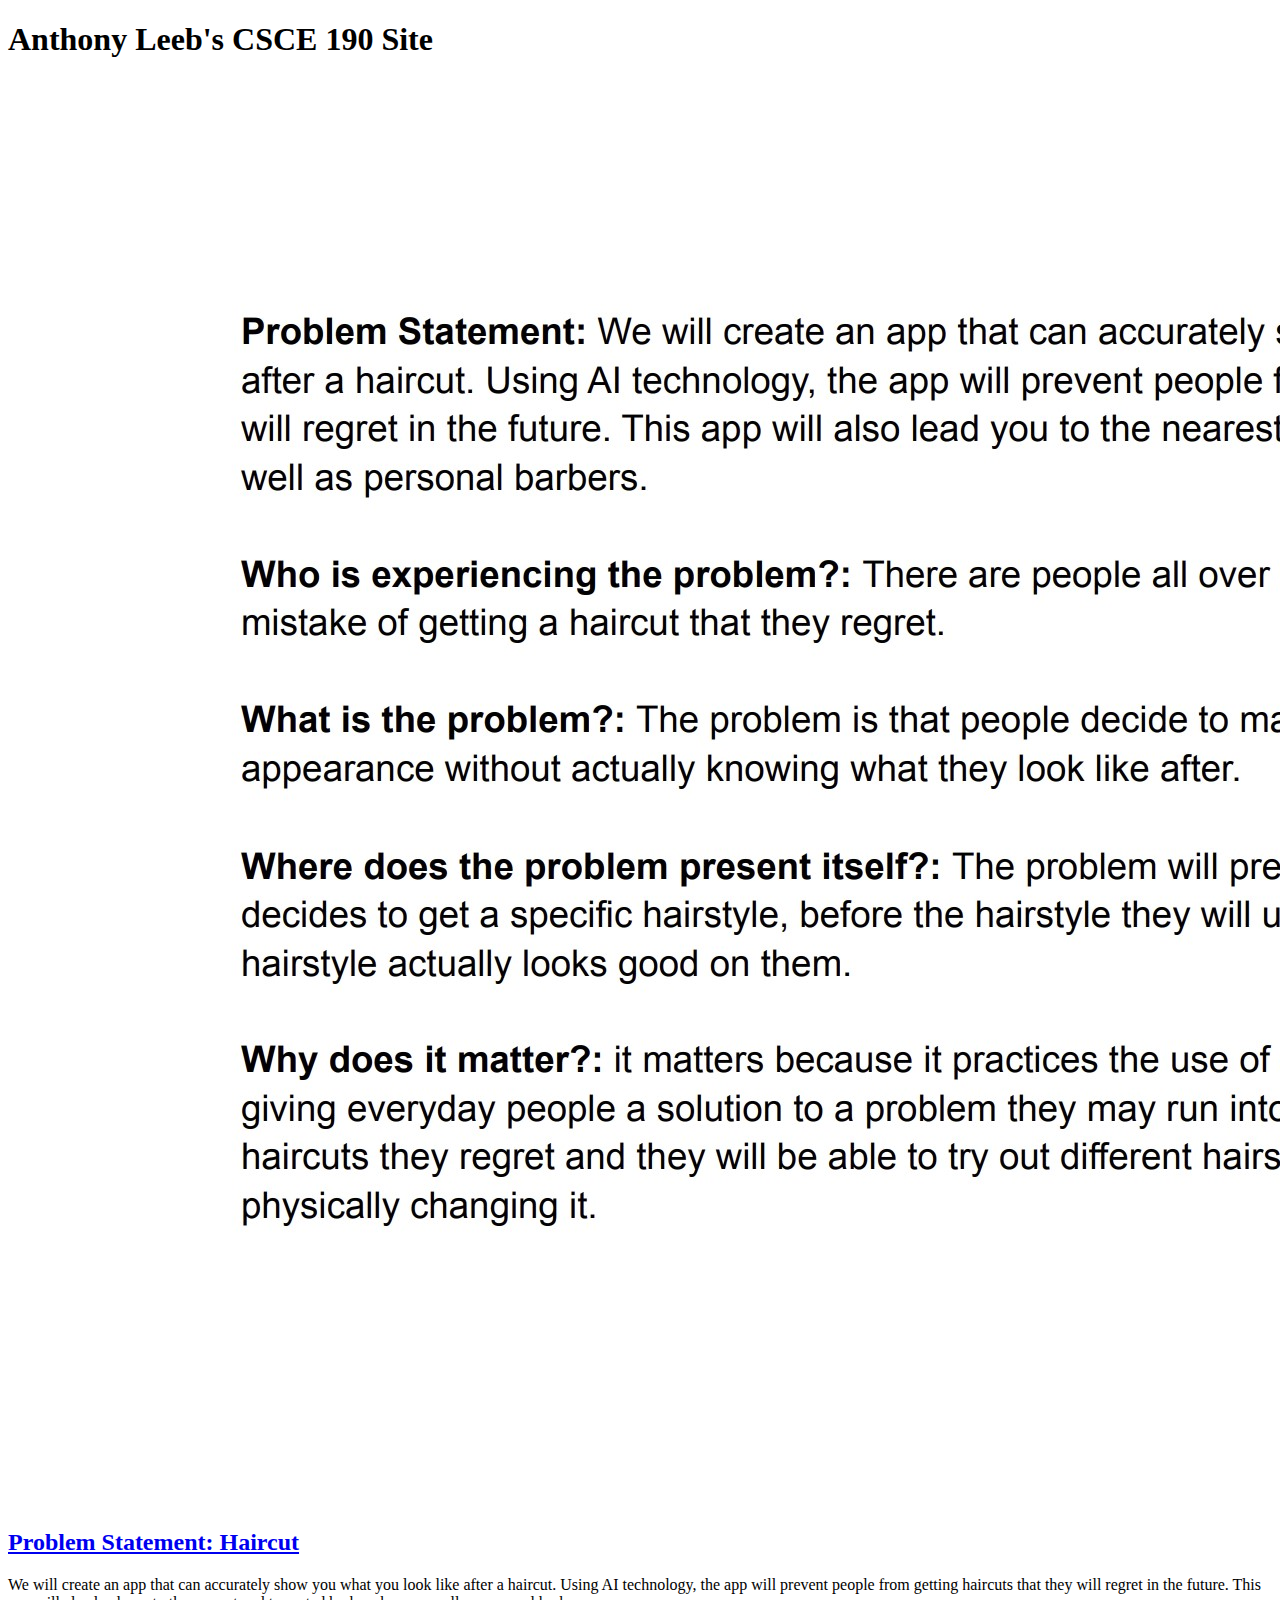
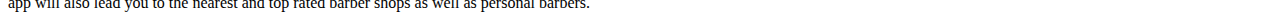
==== index.html @ c5e8e73a "Add files via upload" ====
<!DOCTYPE html>
<html>
    <head>
        <title>CSCE 190: Anthony Leeb</title>
    </head>
    <body>
        <h1>Anthony Leeb's CSCE 190 Site</h1>

        <section class="assignment">
            <a href="files/Cock Commanders Problem Statement.pdf"><img src="images/ProblemStatementPic.jpg"></a>
            <section class="ass-details">
                <a href="files/Cock Commanders Problem Statement.pdf"><h2>Problem Statement: Haircut </h2></a>
                <p> We will create an app that can accurately show you what you look like
                    after a haircut. Using AI technology, the app will prevent people from getting haircuts that they
                    will regret in the future. This app will also lead you to the nearest and top rated barber shops as
                    well as personal barbers.
                    </p>
                    

            </section>
        </section>
    </body>
</html>
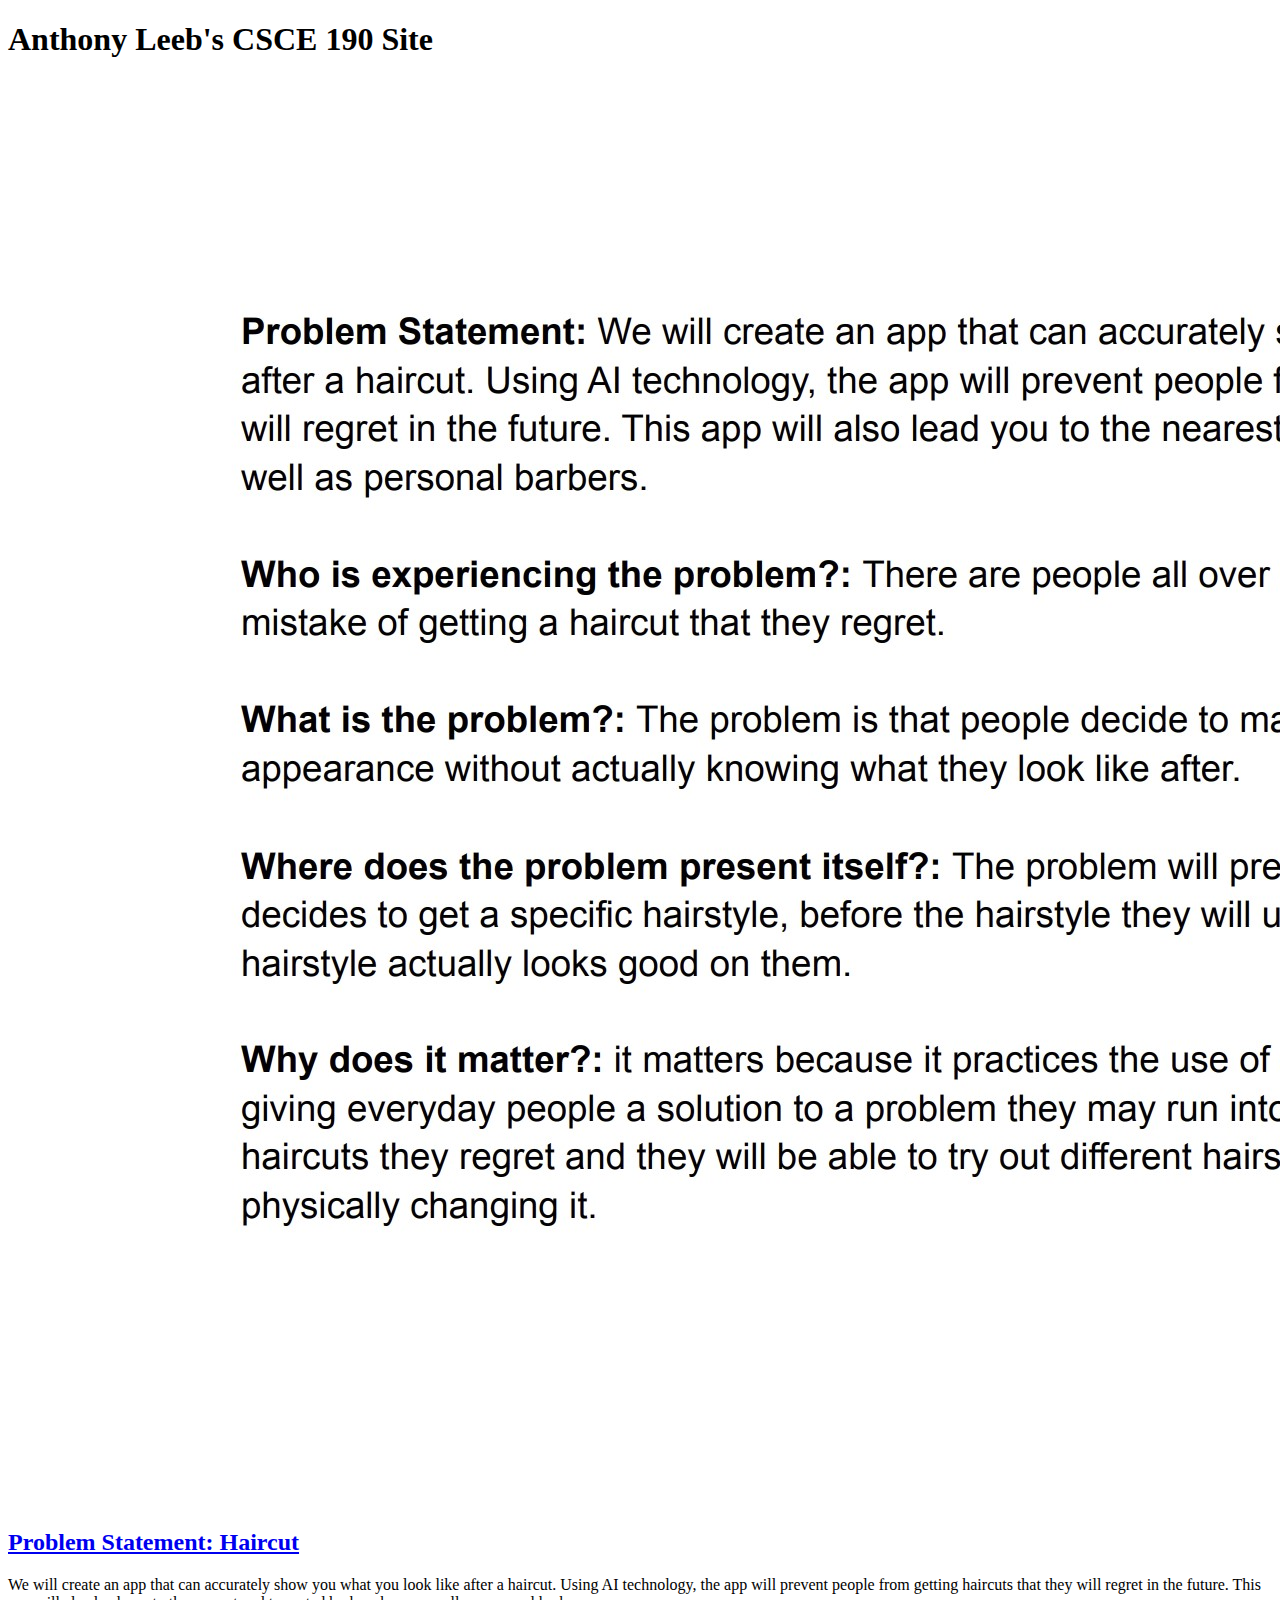
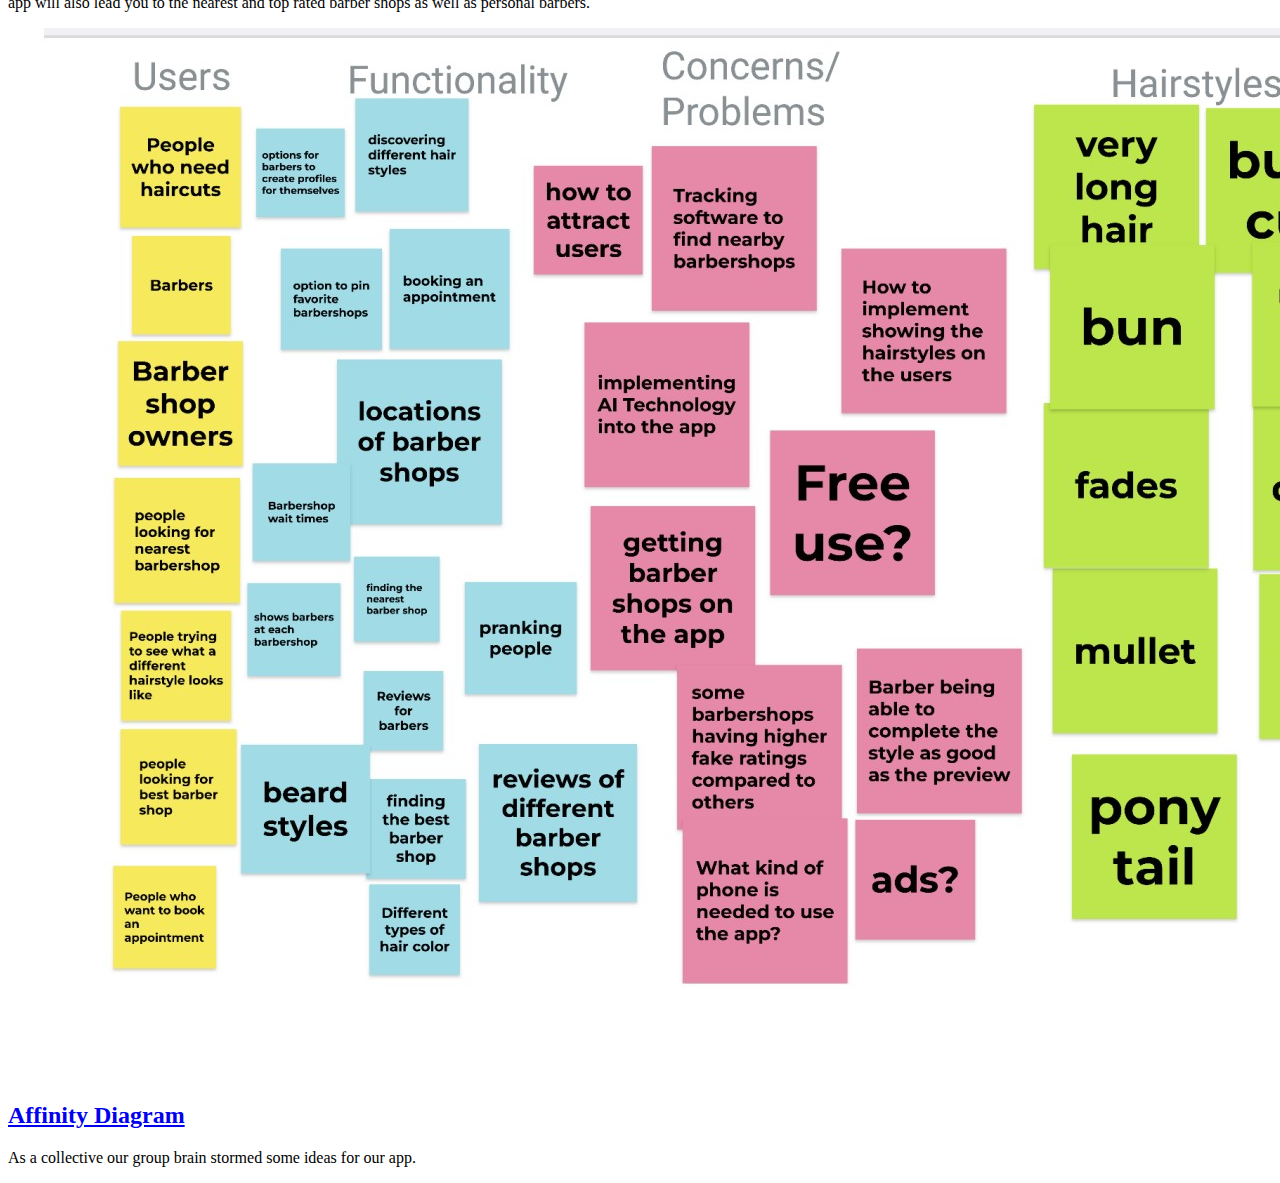
==== commit f8a510da: "Add files via upload" ====
--- a/index.html
+++ b/index.html
@@ -5,7 +5,7 @@
     </head>
     <body>
         <h1>Anthony Leeb's CSCE 190 Site</h1>
-
+        
         <section class="assignment">
             <a href="files/Cock Commanders Problem Statement.pdf"><img src="images/ProblemStatementPic.jpg"></a>
             <section class="ass-details">
@@ -19,5 +19,16 @@
 
             </section>
         </section>
+
+        <section class="assignment">
+            <a href="files/Cock Commanders Affinity Diagram.pdf"><img src="images/AffinityDiagramPic.jpg"></a>
+            <section class="ass-details">
+                <a href="files/Cock Commanders Affinity Diagram.pdf"><h2>Affinity Diagram</h2></a>
+                <p> As a collective our group brain stormed some ideas for our app.
+                    </p>
+                    
+
+            </section>
+        </section>
     </body>
 </html>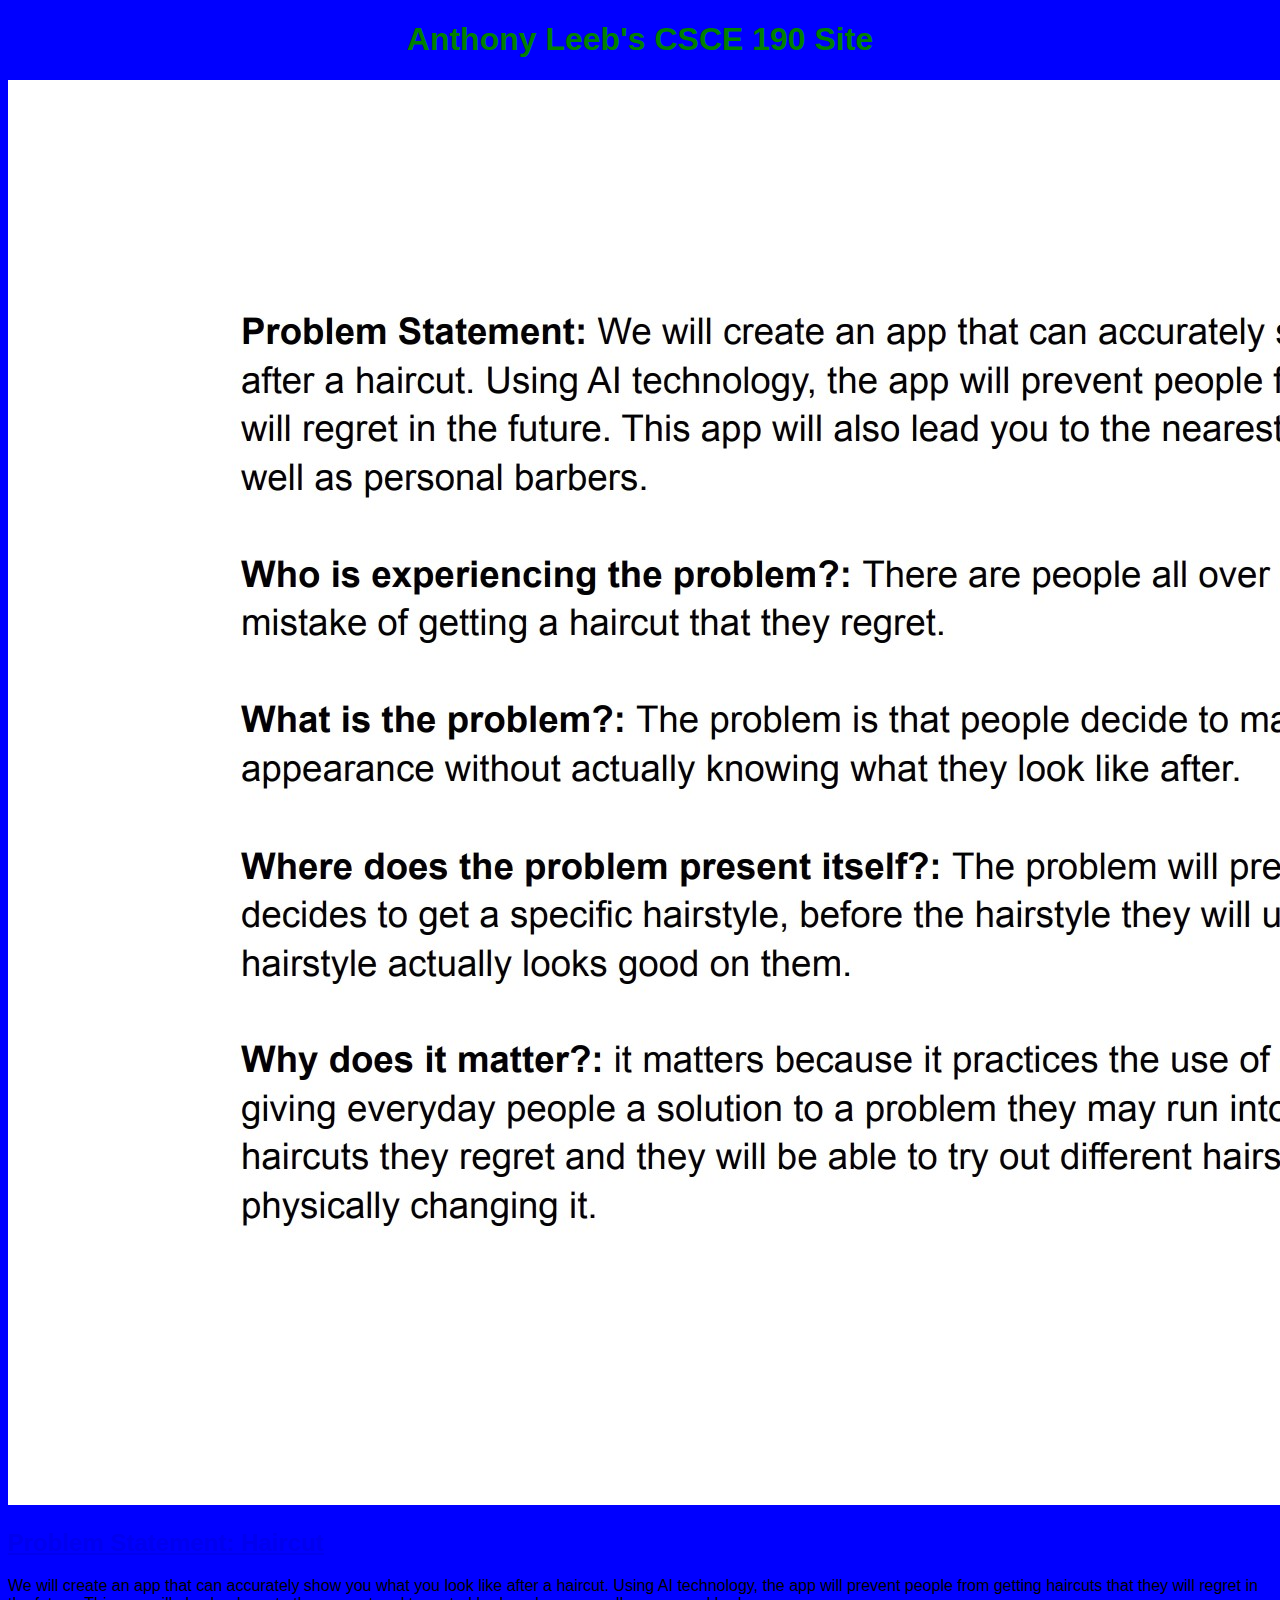
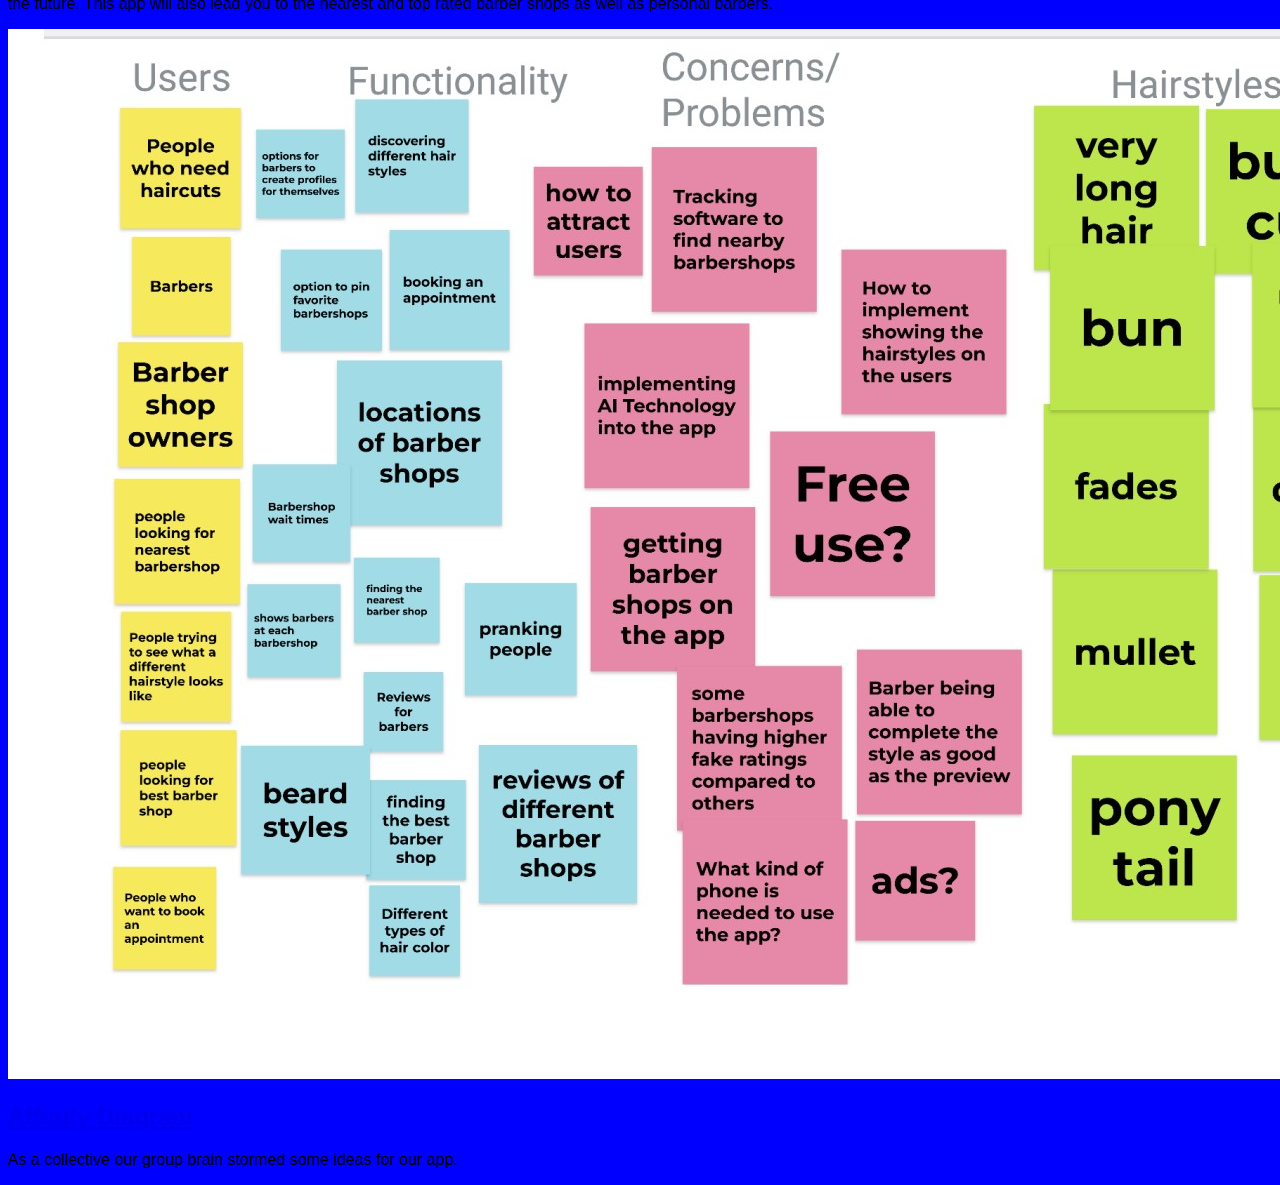
==== commit 5aa4205d: "Add files via upload" ====
--- a/index.html
+++ b/index.html
@@ -2,6 +2,7 @@
 <html>
     <head>
         <title>CSCE 190: Anthony Leeb</title>
+        <link rel="stylesheet" href="styles.css">
     </head>
     <body>
         <h1>Anthony Leeb's CSCE 190 Site</h1>
--- a/styles.css
+++ b/styles.css
@@ -0,0 +1,8 @@
+body{
+    background:blue;
+    font-family:Arial, Helvetica, sans-serif;
+}
+h1{
+    color: green;
+    text-align:center;
+}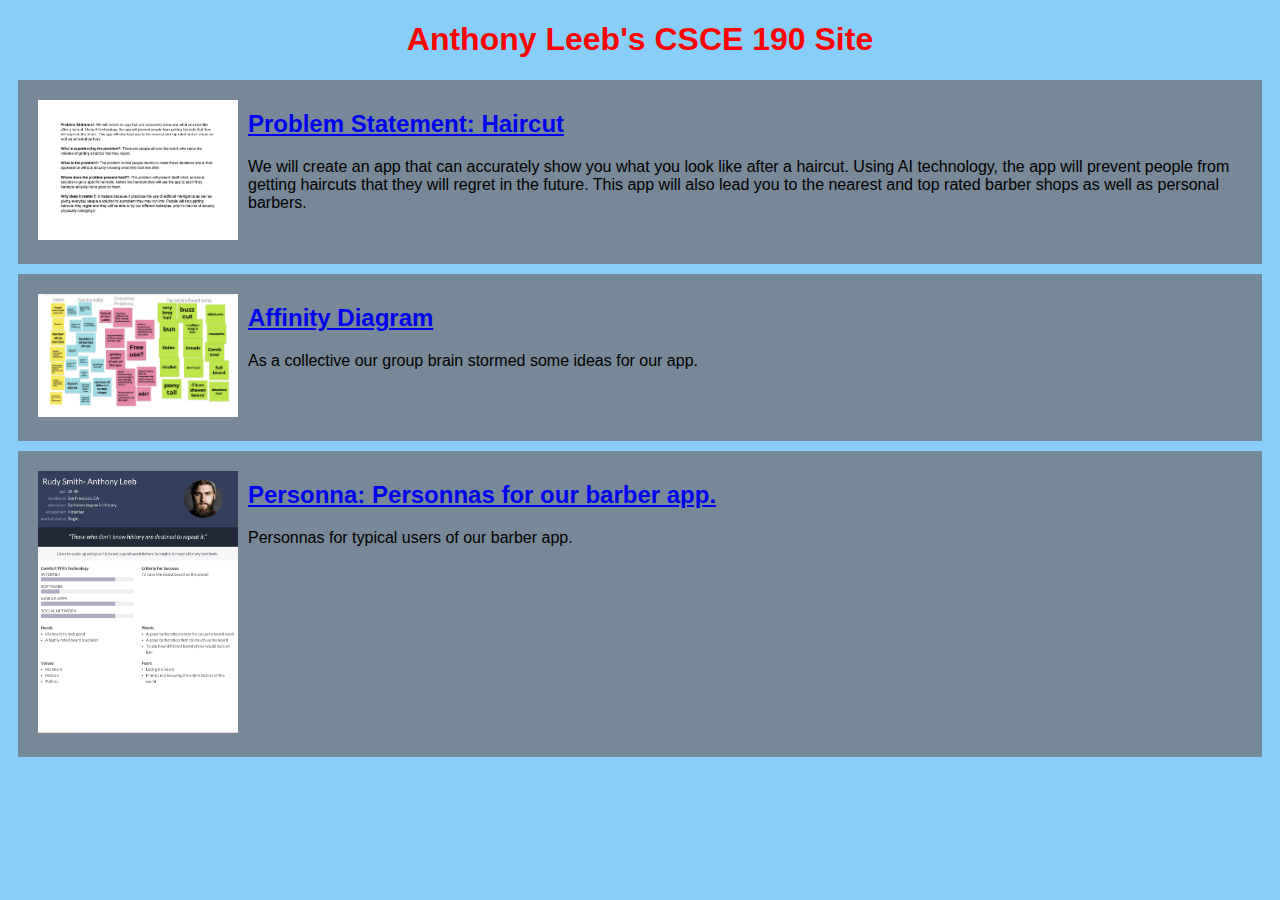
==== commit 4dab3a09: "Add files via upload" ====
--- a/index.html
+++ b/index.html
@@ -31,5 +31,17 @@
 
             </section>
         </section>
+
+        <section class="assignment">
+            <a href="files/CockCommandersPersonas.pdf"><img src="images/CSCE190PersonaPic.jpg"></a>
+            <section class="ass-details">
+                <a href="files/CockCommandersPersonas.pdf"><h2>Personna: Personnas for our barber app.</h2></a>
+                <p> Personnas for typical users of our barber app.                    
+
+                </p>
+                    
+
+            </section>
+        </section>
     </body>
 </html>--- a/styles.css
+++ b/styles.css
@@ -1,8 +1,25 @@
-body{
-    background:blue;
+body
+{
+    background:lightskyblue;
     font-family:Arial, Helvetica, sans-serif;
 }
-h1{
-    color: green;
+
+.assignment
+{
+    display:flex;
+    padding: 10px;
+    margin: 10px;
+    background: lightslategray;
+}
+
+.assignment img
+{
+    width: 200px;
+    padding: 10px;
+}
+
+h1
+{
+    color: red;
     text-align:center;
 }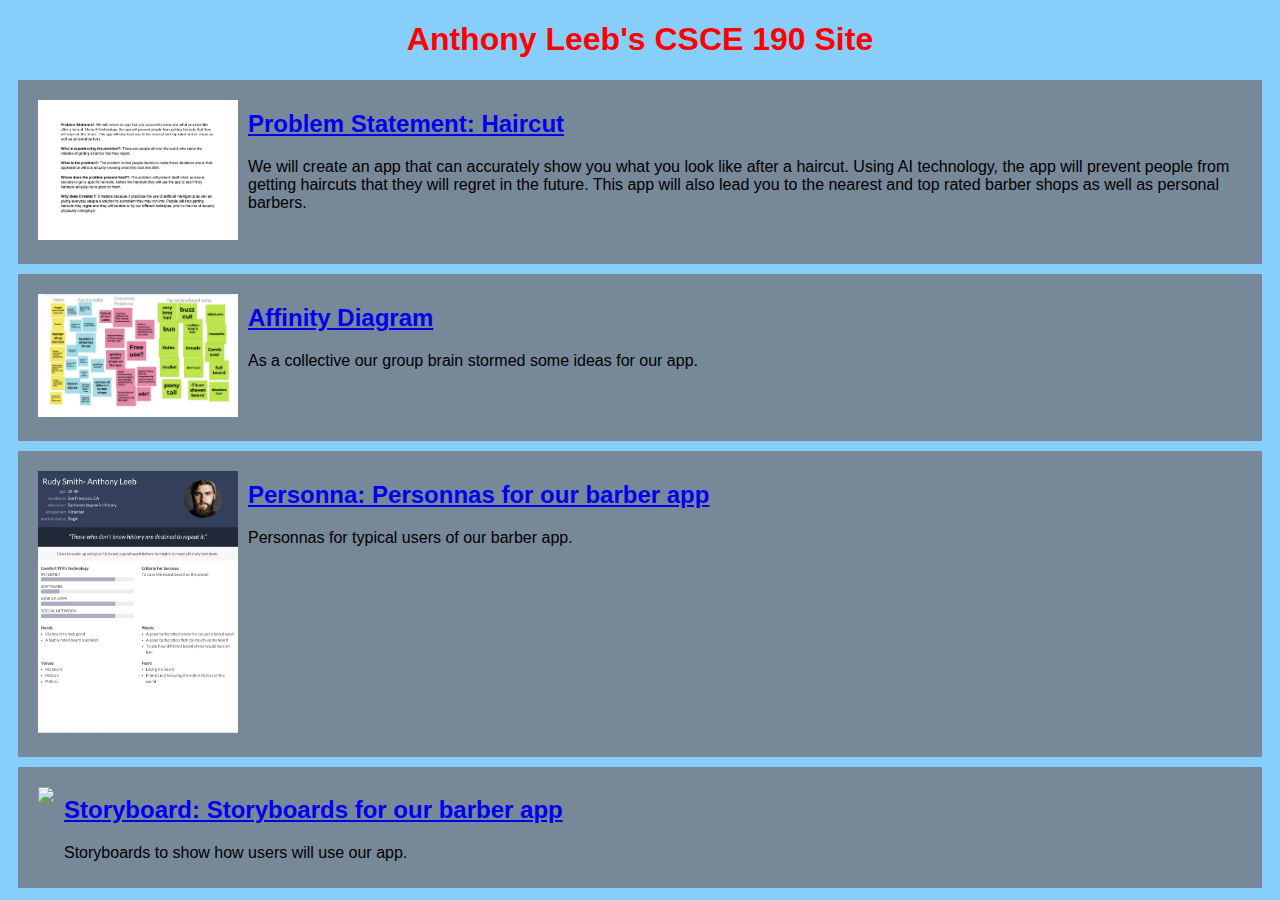
==== commit 83bef886: "Add files via upload" ====
--- a/index.html
+++ b/index.html
@@ -35,8 +35,20 @@
         <section class="assignment">
             <a href="files/CockCommandersPersonas.pdf"><img src="images/CSCE190PersonaPic.jpg"></a>
             <section class="ass-details">
-                <a href="files/CockCommandersPersonas.pdf"><h2>Personna: Personnas for our barber app.</h2></a>
+                <a href="files/CockCommandersPersonas.pdf"><h2>Personna: Personnas for our barber app</h2></a>
                 <p> Personnas for typical users of our barber app.                    
+
+                </p>
+                    
+
+            </section>
+        </section>
+
+        <section class="assignment">
+            <a href="files/CockCommandersStoryboard-compressed.pdf"><img src="images/StoryboardPic.jpg"></a>
+            <section class="ass-details">
+                <a href="files/CockCommandersStoryboard-compressed.pdf"><h2>Storyboard: Storyboards for our barber app</h2></a>
+                <p> Storyboards to show how users will use our app.                    
 
                 </p>
                     
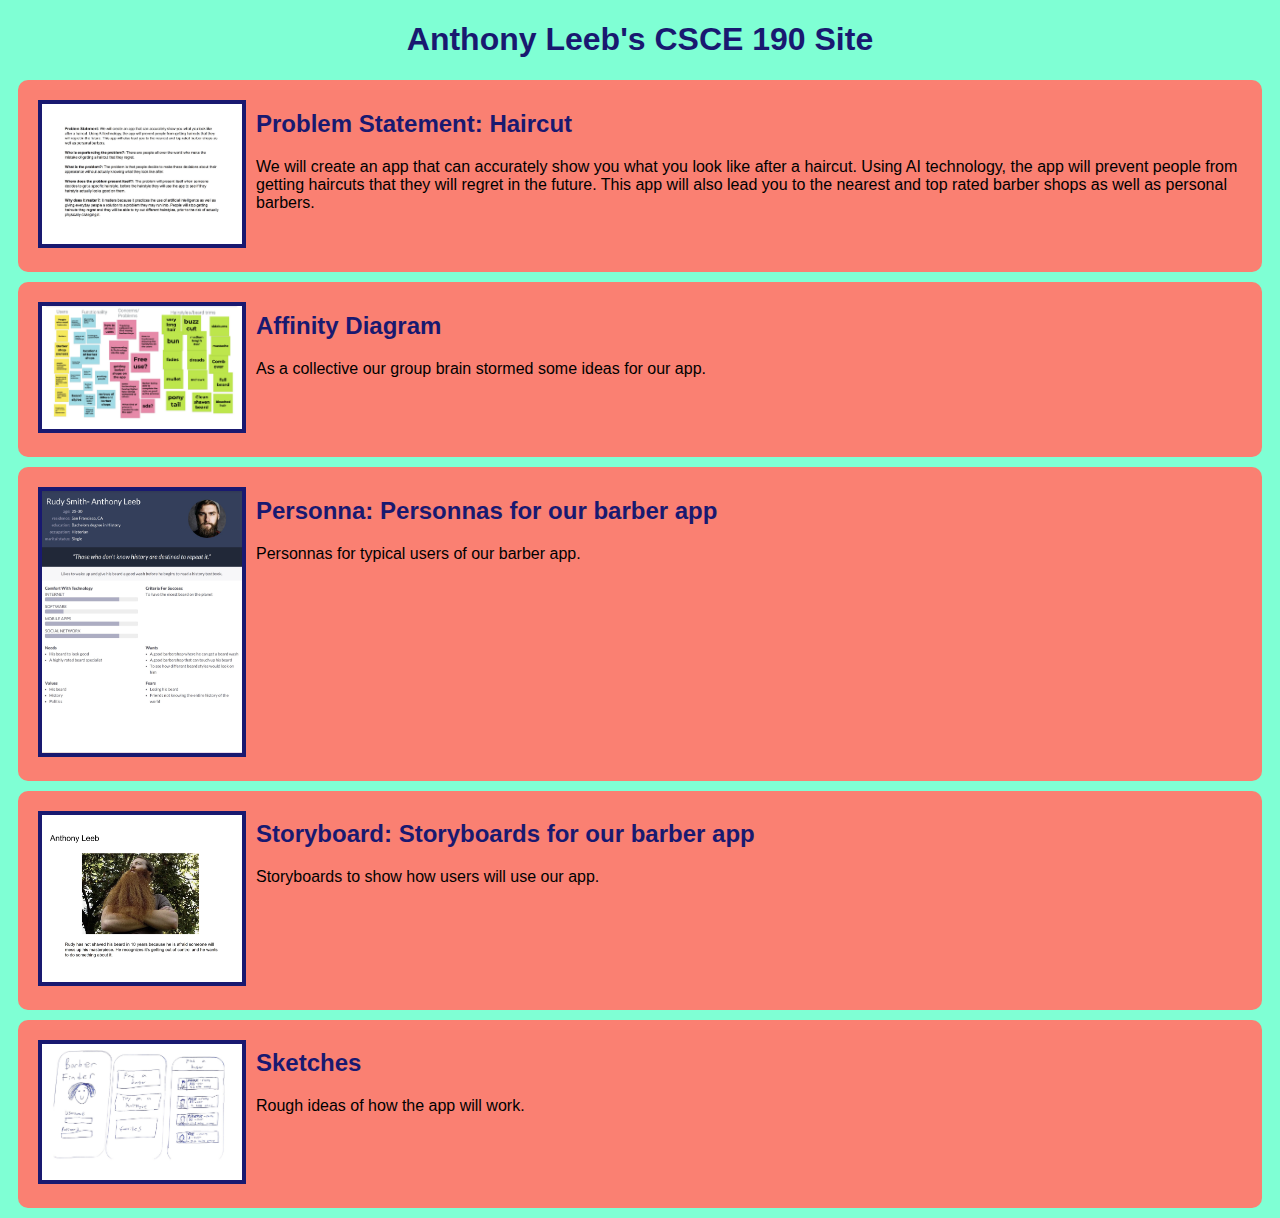
==== commit 727c2657: "Add files via upload" ====
--- a/index.html
+++ b/index.html
@@ -55,5 +55,17 @@
 
             </section>
         </section>
+
+        <section class="assignment">
+            <a href="files/CockCommandersSketches.pdf"><img src="images/SketchesPic.jpg"></a>
+            <section class="ass-details">
+                <a href="files/CockCommandersSketches.pdf"><h2>Sketches</h2></a>
+                <p> Rough ideas of how the app will work.                   
+
+                </p>
+                    
+
+            </section>
+        </section>
     </body>
 </html>--- a/styles.css
+++ b/styles.css
@@ -1,6 +1,6 @@
 body
 {
-    background:lightskyblue;
+    background:#7FFFD4;
     font-family:Arial, Helvetica, sans-serif;
 }
 
@@ -9,17 +9,36 @@
     display:flex;
     padding: 10px;
     margin: 10px;
-    background: lightslategray;
+    background:#FA8072;
+    border-radius: 10px;
 }
 
 .assignment img
 {
     width: 200px;
-    padding: 10px;
+    margin: 10px;
+    border: 4px solid #191970;
+}
+.assignment img:hover
+{
+    border: 4px solid #FFF;
 }
 
 h1
 {
-    color: red;
+    color: #191970;
     text-align:center;
+}
+h1:hover
+{
+    color:#FFF;
+}
+a 
+{
+    text-decoration: none;
+    color: #191970;
+}
+a:hover
+{
+    color: #FFF;
 }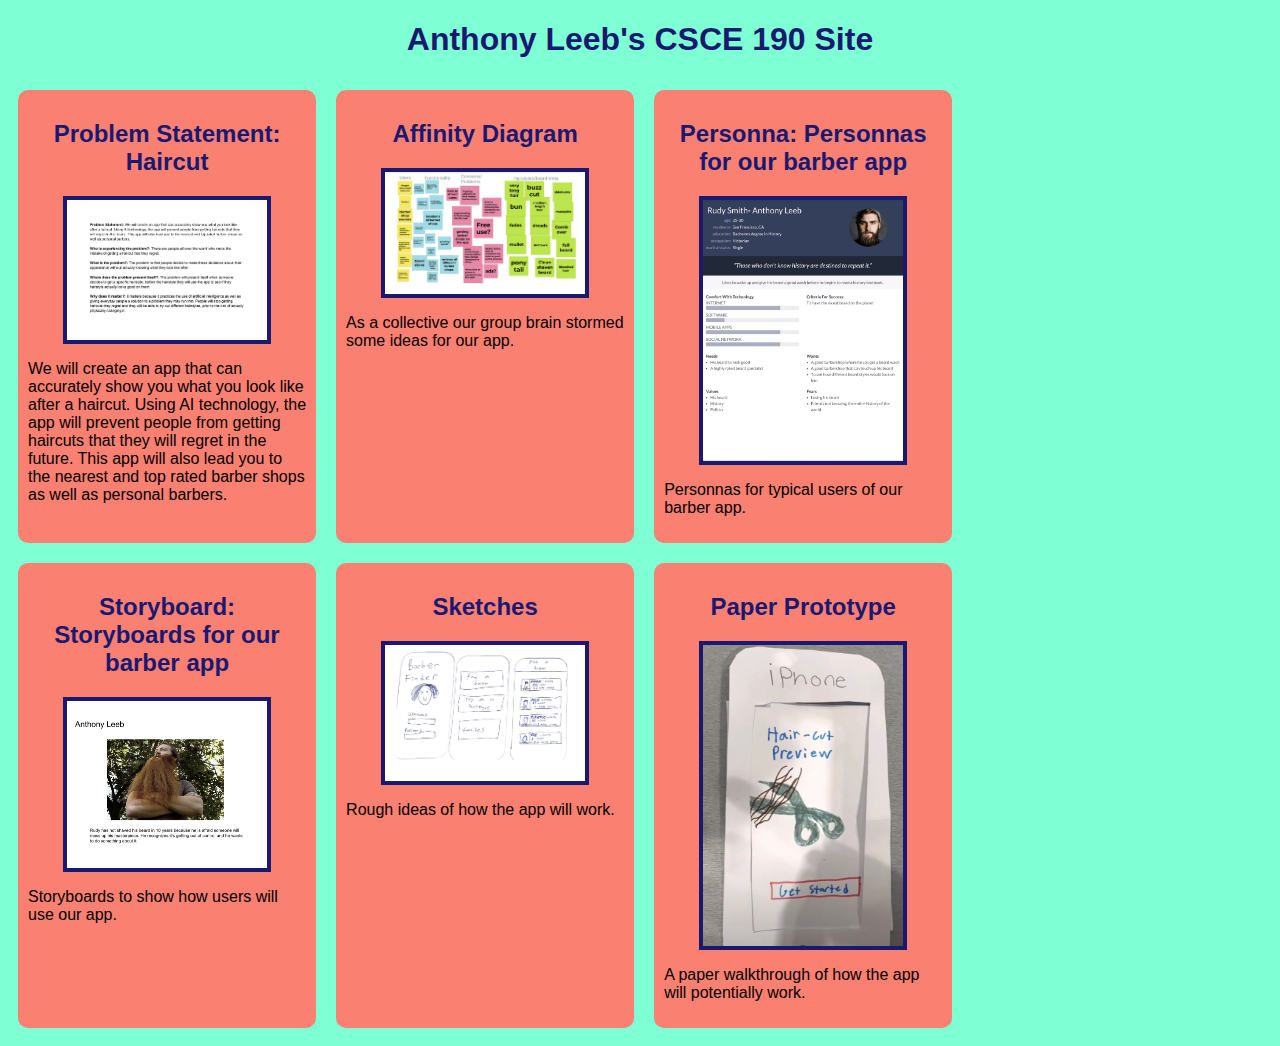
==== commit 286f2812: "Add files via upload" ====
--- a/index.html
+++ b/index.html
@@ -7,65 +7,69 @@
     <body>
         <h1>Anthony Leeb's CSCE 190 Site</h1>
         
-        <section class="assignment">
-            <a href="files/Cock Commanders Problem Statement.pdf"><img src="images/ProblemStatementPic.jpg"></a>
-            <section class="ass-details">
-                <a href="files/Cock Commanders Problem Statement.pdf"><h2>Problem Statement: Haircut </h2></a>
+        <div class="assignments">
+            <section class="assignment">
+               <a href="files/Cock Commanders Problem Statement.pdf"><h2>Problem Statement: Haircut </h2></a>
+               <a href="files/Cock Commanders Problem Statement.pdf"><img src="images/ProblemStatementPic.jpg"></a>
                 <p> We will create an app that can accurately show you what you look like
-                    after a haircut. Using AI technology, the app will prevent people from getting haircuts that they
-                    will regret in the future. This app will also lead you to the nearest and top rated barber shops as
-                    well as personal barbers.
+                        after a haircut. Using AI technology, the app will prevent people from getting haircuts that they
+                        will regret in the future. This app will also lead you to the nearest and top rated barber shops as
+                        well as personal barbers.
+                        </p>
+                        
+
+                
+            </section>
+
+            <section class="assignment">
+                <a href="files/Cock Commanders Affinity Diagram.pdf"><h2>Affinity Diagram</h2></a>
+                <a href="files/Cock Commanders Affinity Diagram.pdf"><img src="images/AffinityDiagramPic.jpg"></a>
+                    <p> As a collective our group brain stormed some ideas for our app.
+                        </p>
+                        
+
+                
+            </section>
+
+            <section class="assignment">
+                 <a href="files/CockCommandersPersonas.pdf"><h2>Personna: Personnas for our barber app</h2></a>
+                    <a href="files/CockCommandersPersonas.pdf"><img src="images/CSCE190PersonaPic.jpg"></a>
+                    <p> Personnas for typical users of our barber app.                    
+
                     </p>
-                    
+                        
+
+                
+            </section>
+
+            <section class="assignment">
+                    <a href="files/CockCommandersStoryboard-compressed.pdf"><h2>Storyboard: Storyboards for our barber app</h2></a>
+                    <a href="files/CockCommandersStoryboard-compressed.pdf"><img src="images/StoryboardPic.jpg"></a>
+                    <p> Storyboards to show how users will use our app.                    
+
+                    </p>
+                        
+
+                
+            </section>
+
+            <section class="assignment">
+                
+                    <a href="files/CockCommandersSketches.pdf"><h2>Sketches</h2></a>
+                    <a href="files/CockCommandersSketches.pdf"><img src="images/SketchesPic.jpg"></a>
+                    <p> Rough ideas of how the app will work.                   
+
+                    </p>
+            </section>
+            <section class="assignment">
+                
+                    <a href="https://youtu.be/k3haVRica_8"><h2>Paper Prototype</h2></a>
+                    <a href="https://youtu.be/k3haVRica_8"><img src="images/PaperProtoPic.jpg"></a>
+                    <p> A paper walkthrough of how the app will potentially work.                    
+
+                    </p>
 
             </section>
-        </section>
-
-        <section class="assignment">
-            <a href="files/Cock Commanders Affinity Diagram.pdf"><img src="images/AffinityDiagramPic.jpg"></a>
-            <section class="ass-details">
-                <a href="files/Cock Commanders Affinity Diagram.pdf"><h2>Affinity Diagram</h2></a>
-                <p> As a collective our group brain stormed some ideas for our app.
-                    </p>
-                    
-
-            </section>
-        </section>
-
-        <section class="assignment">
-            <a href="files/CockCommandersPersonas.pdf"><img src="images/CSCE190PersonaPic.jpg"></a>
-            <section class="ass-details">
-                <a href="files/CockCommandersPersonas.pdf"><h2>Personna: Personnas for our barber app</h2></a>
-                <p> Personnas for typical users of our barber app.                    
-
-                </p>
-                    
-
-            </section>
-        </section>
-
-        <section class="assignment">
-            <a href="files/CockCommandersStoryboard-compressed.pdf"><img src="images/StoryboardPic.jpg"></a>
-            <section class="ass-details">
-                <a href="files/CockCommandersStoryboard-compressed.pdf"><h2>Storyboard: Storyboards for our barber app</h2></a>
-                <p> Storyboards to show how users will use our app.                    
-
-                </p>
-                    
-
-            </section>
-        </section>
-
-        <section class="assignment">
-            <a href="files/CockCommandersSketches.pdf"><img src="images/SketchesPic.jpg"></a>
-            <section class="ass-details">
-                <a href="files/CockCommandersSketches.pdf"><h2>Sketches</h2></a>
-                <p> Rough ideas of how the app will work.                   
-
-                </p>
-                    
-
-            </section>
-        </section>
+        <div>
     </body>
 </html>--- a/styles.css
+++ b/styles.css
@@ -3,12 +3,18 @@
     background:#7FFFD4;
     font-family:Arial, Helvetica, sans-serif;
 }
+.assignments
+{
+    display:flex;
+    flex-wrap:wrap;
+}
 
 .assignment
 {
-    display:flex;
+    width:22%;
     padding: 10px;
     margin: 10px;
+    padding:20px 10;
     background:#FA8072;
     border-radius: 10px;
 }
@@ -18,6 +24,8 @@
     width: 200px;
     margin: 10px;
     border: 4px solid #191970;
+    display:block;
+    margin:auto;
 }
 .assignment img:hover
 {
@@ -41,4 +49,8 @@
 a:hover
 {
     color: #FFF;
+}
+h2
+{
+    text-align: center;
 }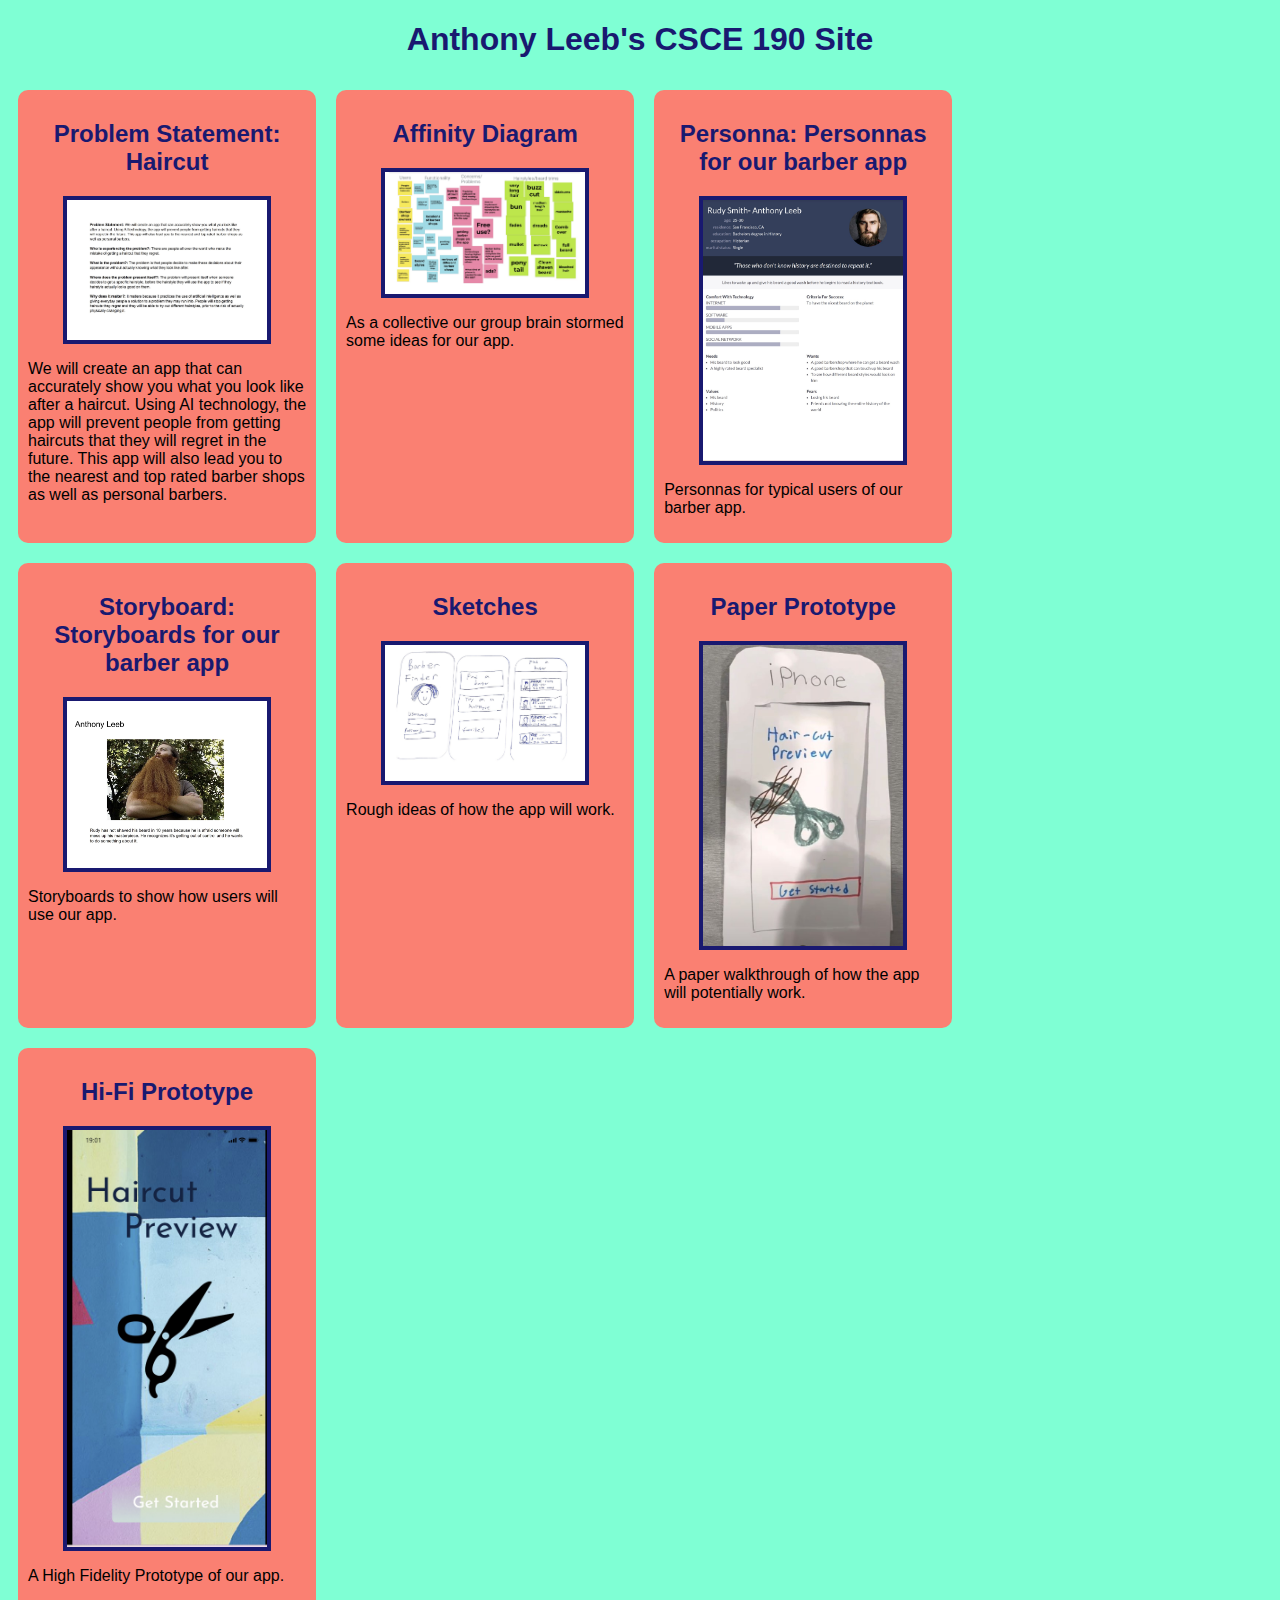
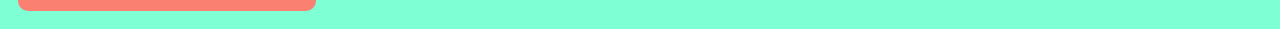
==== commit 6c28d7b6: "Add files via upload" ====
--- a/index.html
+++ b/index.html
@@ -70,6 +70,15 @@
                     </p>
 
             </section>
+            <section class="assignment">
+                
+                <a href="files/HiFiProto/src/index.html"><h2>Hi-Fi Prototype</h2></a>
+                <a href="files/HiFiProto/src/index.html"><img src="images/hifipic.jpg"></a>
+                <p> A High Fidelity Prototype of our app.                    
+
+                </p>
+
+        </section>
         <div>
     </body>
 </html>